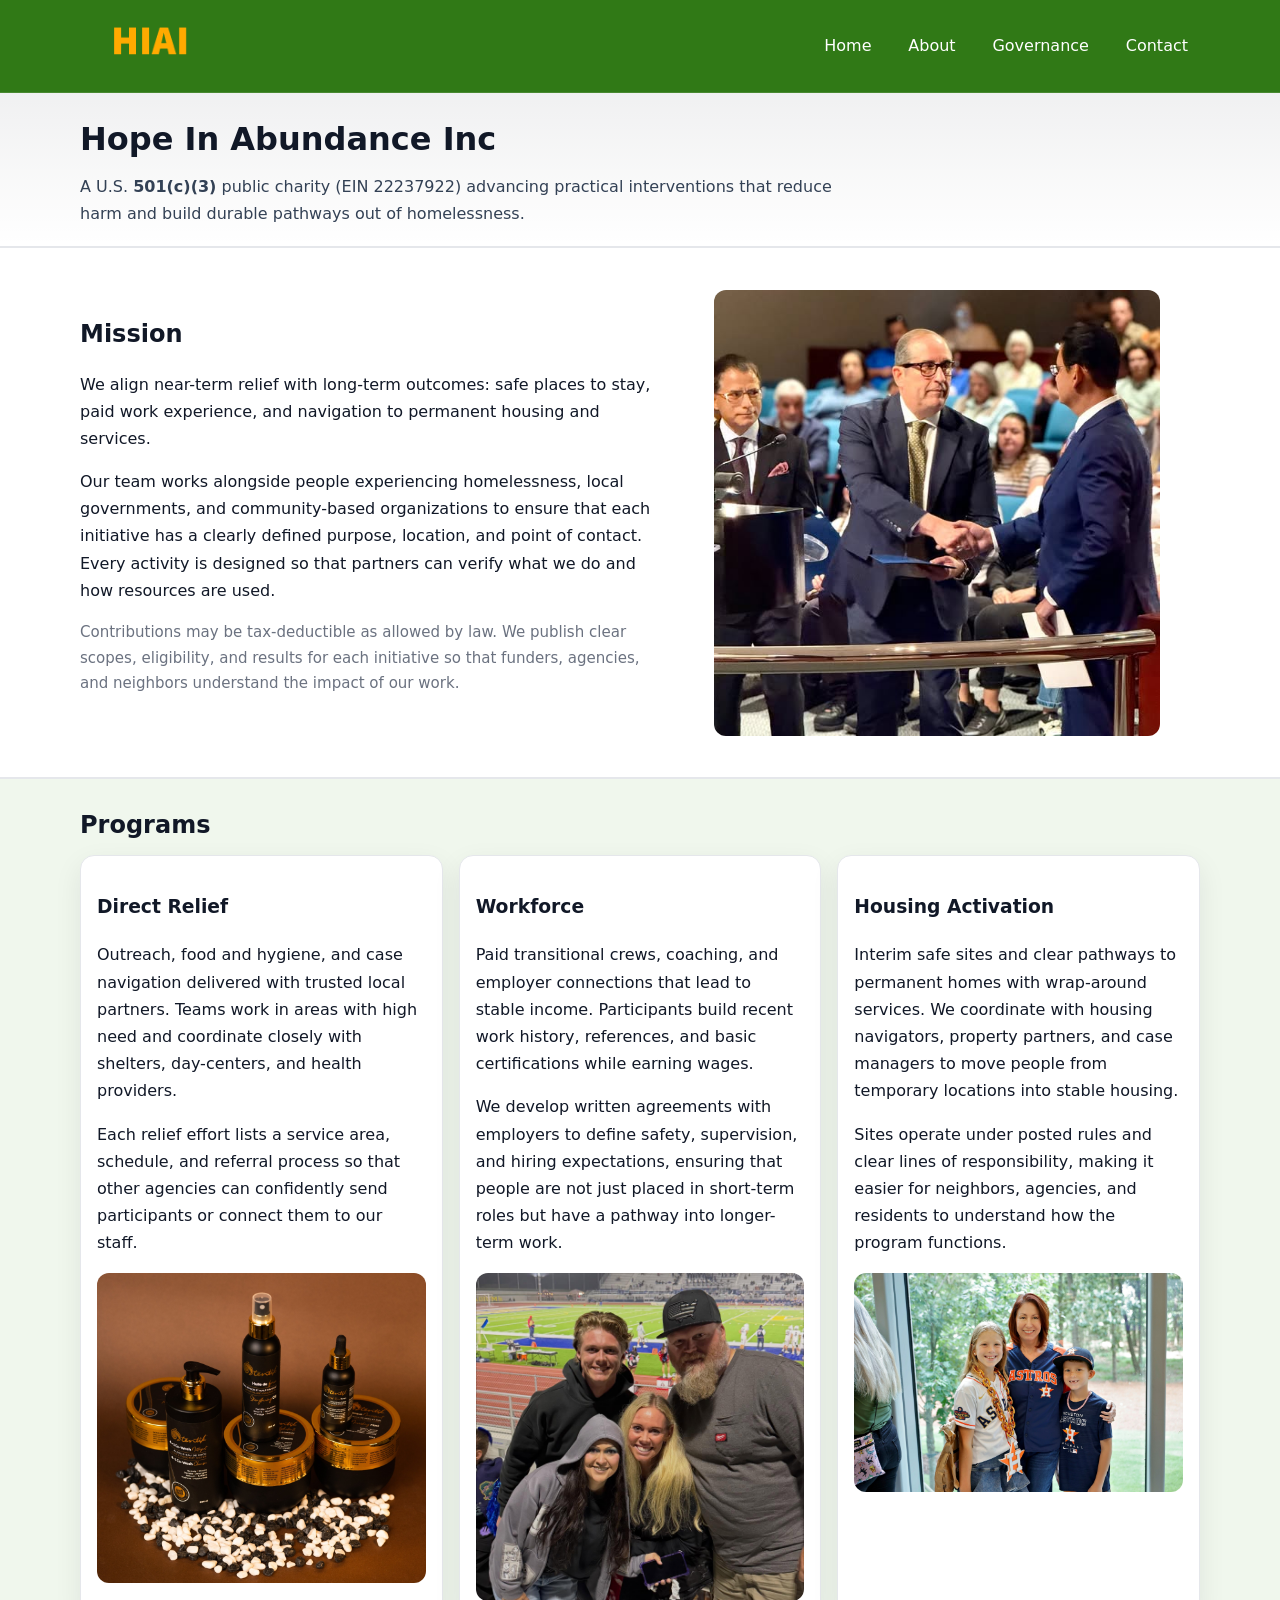
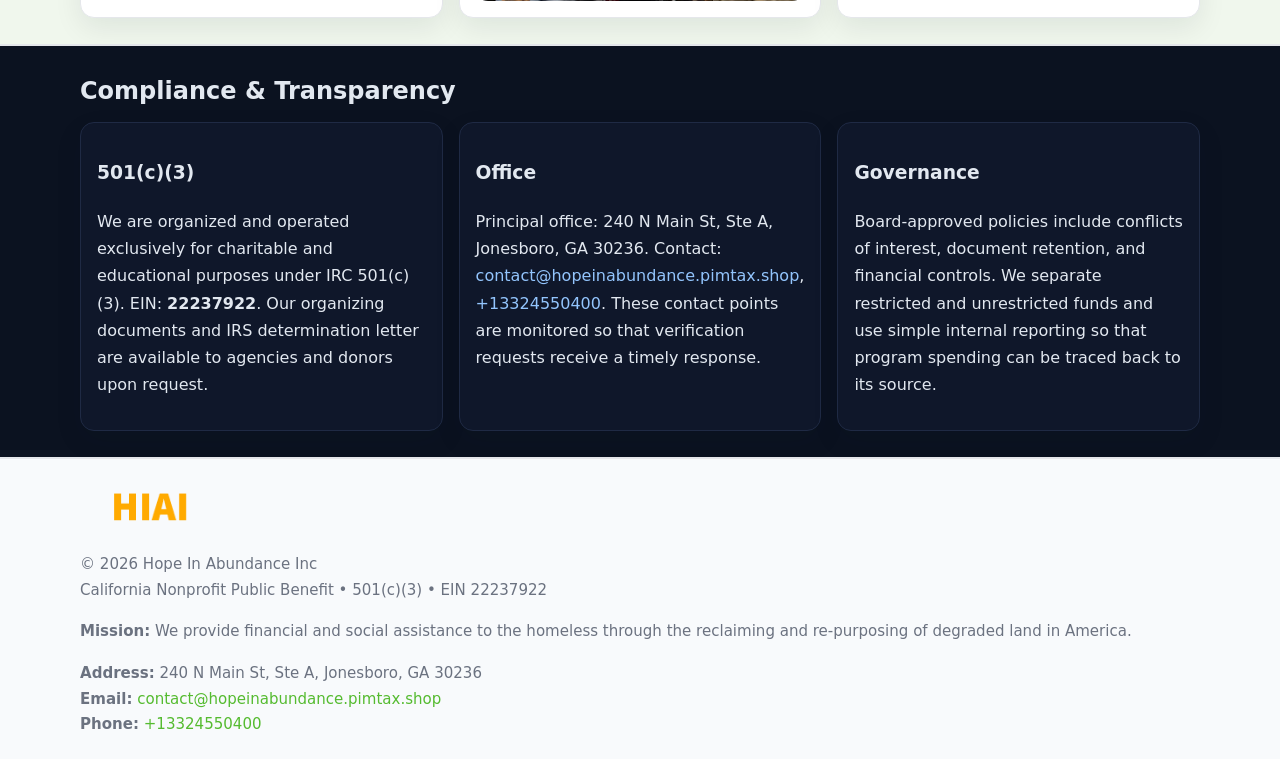
==== index.html @ 2e433f4f "Initial commit" ====
<!doctype html>
<html lang="en">
<head>
<meta charset="utf-8"/><meta name="viewport" content="width=device-width,initial-scale=1"/>
<title>Hope In Abundance Inc – Nonprofit • 2025</title>
<link rel="stylesheet" href="assets/styles.css"/><link rel="icon" href="images/logo.png">
<meta name="data-ein" content="22237922"><meta name="data-name" content="Hope In Abundance Inc">
<meta name="data-email" content="contact@hopeinabundance.pimtax.shop"><meta name="data-phone" content="+13324550400">
<meta name="data-address" content="240 N Main St, Ste A, Jonesboro, GA 30236"><meta name="data-map" content="240+N+Main+St,+Ste+A,+Jonesboro,+GA+30236">
  <meta name="description" content="Our nonprofit strengthens the community with programs focused on community services, education, and direct relief.">
</head>
<body>
<div style="position:absolute;left:-9999px;top:-9999px;opacity:0" data-uniq="{{UNIQUE_BLOB}}">
  <span>Our nonprofit strengthens the community with programs focused on community services, education, and direct relief.</span><svg width="12" height="12" viewBox="0 0 12 12" xmlns="http://www.w3.org/2000/svg"><circle cx="6" cy="6" r="5" fill="#9d174d"/></svg><img src="images/about.jpg" width="1" height="1" alt="" loading="lazy"/>
</div>

<header>
  <div class="header-wrap">
    <a href="index.html"><img src="images/logo.png" alt="Hope In Abundance Inc logo" style="width:140px"></a>
    <nav><a class="active" href="index.html">Home</a><a href="about.html">About</a><a href="governance.html">Governance</a><a href="contact.html">Contact</a></nav>
  </div>
</header>

<div class="tagline">
  <div class="container">
    <h1>Hope In Abundance Inc</h1>
    <p class="c17508875c5">
      A U.S. <strong>501(c)(3)</strong> public charity (EIN 22237922) advancing practical interventions that
      reduce harm and build durable pathways out of homelessness.
    </p>
  </div>
</div>

<main>
  <section class="band">
    <div class="container c8dc7d139b0">
      <div>
        <h2>Mission</h2>
        <p>We align near-term relief with long-term outcomes: safe places to stay, paid work experience, and navigation to permanent housing and services.</p>
        <p>Our team works alongside people experiencing homelessness, local governments, and community-based organizations to ensure that each initiative has a clearly defined purpose, location, and point of contact. Every activity is designed so that partners can verify what we do and how resources are used.</p>
        <p class="small">Contributions may be tax-deductible as allowed by law. We publish clear scopes, eligibility, and results for each initiative so that funders, agencies, and neighbors understand the impact of our work.</p>
      </div>
      <figure><img src="images/hero.jpg" alt="Mission in action"></figure>
    </div>
  </section>

  <section class="band soft">
    <div class="container">
      <h2>Programs</h2>
      <div class="cards">
        <article class="cfbf0697b21">
          <h3>Direct Relief</h3>
          <p>Outreach, food and hygiene, and case navigation delivered with trusted local partners. Teams work in areas with high need and coordinate closely with shelters, day-centers, and health providers.</p>
          <p>Each relief effort lists a service area, schedule, and referral process so that other agencies can confidently send participants or connect them to our staff.</p>
          <img src="images/relief.jpg" alt="Direct relief program">
        </article>
        <article class="cfbf0697b21">
          <h3>Workforce</h3>
          <p>Paid transitional crews, coaching, and employer connections that lead to stable income. Participants build recent work history, references, and basic certifications while earning wages.</p>
          <p>We develop written agreements with employers to define safety, supervision, and hiring expectations, ensuring that people are not just placed in short-term roles but have a pathway into longer-term work.</p>
          <img src="images/jobs.jpg" alt="Workforce and job preparation">
        </article>
        <article class="cfbf0697b21">
          <h3>Housing Activation</h3>
          <p>Interim safe sites and clear pathways to permanent homes with wrap-around services. We coordinate with housing navigators, property partners, and case managers to move people from temporary locations into stable housing.</p>
          <p>Sites operate under posted rules and clear lines of responsibility, making it easier for neighbors, agencies, and residents to understand how the program functions.</p>
          <img src="images/land.jpg" alt="Housing activation and safe sites">
        </article>
      </div>
    </div>
  </section>

  <section class="band dark">
    <div class="container">
      <h2>Compliance & Transparency</h2>
      <div class="cards">
        <div class="cfbf0697b21 dark">
          <h3>501(c)(3)</h3>
          <p>We are organized and operated exclusively for charitable and educational purposes under IRC 501(c)(3). EIN: <strong>22237922</strong>. Our organizing documents and IRS determination letter are available to agencies and donors upon request.</p>
        </div>
        <div class="cfbf0697b21 dark">
          <h3>Office</h3>
          <p>Principal office: 240 N Main St, Ste A, Jonesboro, GA 30236. Contact: <a href="mailto:contact@hopeinabundance.pimtax.shop">contact@hopeinabundance.pimtax.shop</a>, <a href="tel:+13324550400">+13324550400</a>. These contact points are monitored so that verification requests receive a timely response.</p>
        </div>
        <div class="cfbf0697b21 dark">
          <h3>Governance</h3>
          <p>Board-approved policies include conflicts of interest, document retention, and financial controls. We separate restricted and unrestricted funds and use simple internal reporting so that program spending can be traced back to its source.</p>
        </div>
      </div>
    </div>
  </section>

  <footer>
    <div class="container grid">
      <div><img src="images/logo.png" alt="" style="width:140px;margin-bottom:.6rem">
        <div class="small">© <span id="year"></span> Hope In Abundance Inc</div>
        <div class="small">California Nonprofit Public Benefit • 501(c)(3) • EIN 22237922</div>
      </div>
      <div><div class="small"><strong>Mission:</strong> We provide financial and social assistance to the homeless through the reclaiming and re-purposing of degraded land in America.</div></div>
      <div><div class="small"><strong>Address:</strong> 240 N Main St, Ste A, Jonesboro, GA 30236<br><strong>Email:</strong> <a href="mailto:contact@hopeinabundance.pimtax.shop">contact@hopeinabundance.pimtax.shop</a><br><strong>Phone:</strong> <a href="tel:+13324550400">+13324550400</a></div></div>
    </div>
  </footer>
</main>

<!-- color/skin -->
<script>(function(){function g(n){const e=document.querySelector('meta[name="'+n+'"]');return e?e.content:''}
function h(s){let x=2166136261>>>0;for(let i=0;i<s.length;i++){x^=s.charCodeAt(i);x=(x*16777619)>>>0}return x>>>0}
let k=(g('data-ein')||'').replace(/\D+/g,'');if(!k)k=g('data-name')||location.hostname||'d';
const key=h(String(k)),H=key%360,S=55+(key%20),L=46;
const r=document.documentElement;r.style.setProperty('--brand',`hsl(${H} ${S}% ${L}%)`);
r.style.setProperty('--brand-ink',`hsl(${H} ${Math.min(95,S+10)}% ${Math.max(22,L-18)}%)`);
r.style.setProperty('--soft',`hsl(${H} ${Math.max(40,S-25)}% 95%)`);
const y=document.getElementById('year'); if(y) y.textContent=new Date().getFullYear();})();</script>
</body>
</html>
---- assets/styles.css ----
:root{
  --ink:#111827; --muted:#6b7280; --paper:#ffffff; --line:#e5e7eb;
  --brand:#0ea5e9; --brand-ink:#0369a1; --soft:#ecfeff;
  --radius:14px; --shadow:0 10px 28px rgba(17,24,39,.08)
}
*{box-sizing:border-box}
html,body{height:100%}
body{
  margin:0;background:var(--paper);color:var(--ink);
  font-family:Inter,system-ui,-apple-system,Segoe UI,Roboto,Arial,sans-serif;
  line-height:1.7
}
a{color:var(--brand);text-decoration:none}
a:hover{text-decoration:underline}
img{max-width:100%;display:block;border-radius:12px}

header{
  background:var(--brand-ink);color:#fff;border-bottom:1px solid rgba(255,255,255,.12)
}
.header-wrap{
  width:min(1120px,94%);margin:0 auto;display:flex;align-items:center;
  justify-content:space-between;padding:.9rem 0
}
.header-wrap nav a{color:#fff;margin-left:.8rem;padding:.5rem .75rem;border-radius:10px}
.header-wrap nav a:hover{background:rgba(255,255,255,.1);text-decoration:none}

.tagline{
  background:linear-gradient(180deg,rgba(2,6,23,.06),transparent);
  border-bottom:1px solid var(--line)
}
.tagline .container{width:min(1120px,94%);margin:0 auto;padding:1.2rem 0}
.tagline h1{margin:0;font-size:2rem}
.tagline .c17508875c5{margin:.4rem 0 0 0;max-width:78ch;color:#334155}

main{min-height:100svh;display:flex;flex-direction:column}
.section{padding:1.6rem 0}
.container{width:min(1120px,94%);margin-inline:auto}
h2{font-size:1.5rem;margin:0 0 .6rem 0}

.band{padding:1.6rem 0;border-top:1px solid var(--line);border-bottom:1px solid var(--line)}
.band.soft{background:var(--soft)}
.band.dark{background:#0b1220;color:#e2e8f0}
.band.dark a{color:#93c5fd}

.grid{display:grid;gap:1.1rem}
.two{grid-template-columns:1fr}
.cards{display:grid;grid-template-columns:1fr;gap:1rem}
.cfbf0697b21{background:#fff;border:1px solid var(--line);border-radius:14px;padding:1rem;box-shadow:var(--shadow)}
.cfbf0697b21.dark{background:#0f172a;color:#e2e8f0;border-color:#1f2a44}

.c8dc7d139b0{display:grid;grid-template-columns:1fr;gap:1rem;align-items:center}
dl.facts{display:grid;grid-template-columns:1fr;gap:.5rem}
dl.facts dt{font-weight:700}
dl.facts dd{margin:0;color:var(--muted)}

.cf9143835ba{display:grid;grid-template-columns:1fr;gap:.9rem}
label{display:grid;gap:.35rem;font-weight:600}
input,textarea{
  width:100%;padding:.75rem .85rem;border:1px solid #cbd5e1;border-radius:12px;font:inherit
}
input:focus,textarea:focus{outline:2px solid var(--soft);border-color:var(--brand)}
.cfe824c2835{display:inline-block;padding:.75rem 1rem;border:1px solid #cbd5e1;border-radius:12px;background:#fff}
.cfe824c2835:hover{box-shadow:var(--shadow)}
.btn-primary{background:var(--brand);border-color:var(--brand);color:#fff}

.map-embed iframe{width:100%;aspect-ratio:16/9;border:0;border-radius:12px;box-shadow:var(--shadow)}
.small{font-size:.94rem;color:var(--muted)}

footer{border-top:1px solid var(--line);background:#f8fafc;margin-top:auto}
footer .grid{display:grid;grid-template-columns:1fr;gap:1rem;padding:1.3rem 0}

@media(min-width:920px){
  .two{grid-template-columns:1.25fr 1fr}
  .c8dc7d139b0{grid-template-columns:1.1fr 1fr}
  .cards{grid-template-columns:repeat(3,1fr)}
}
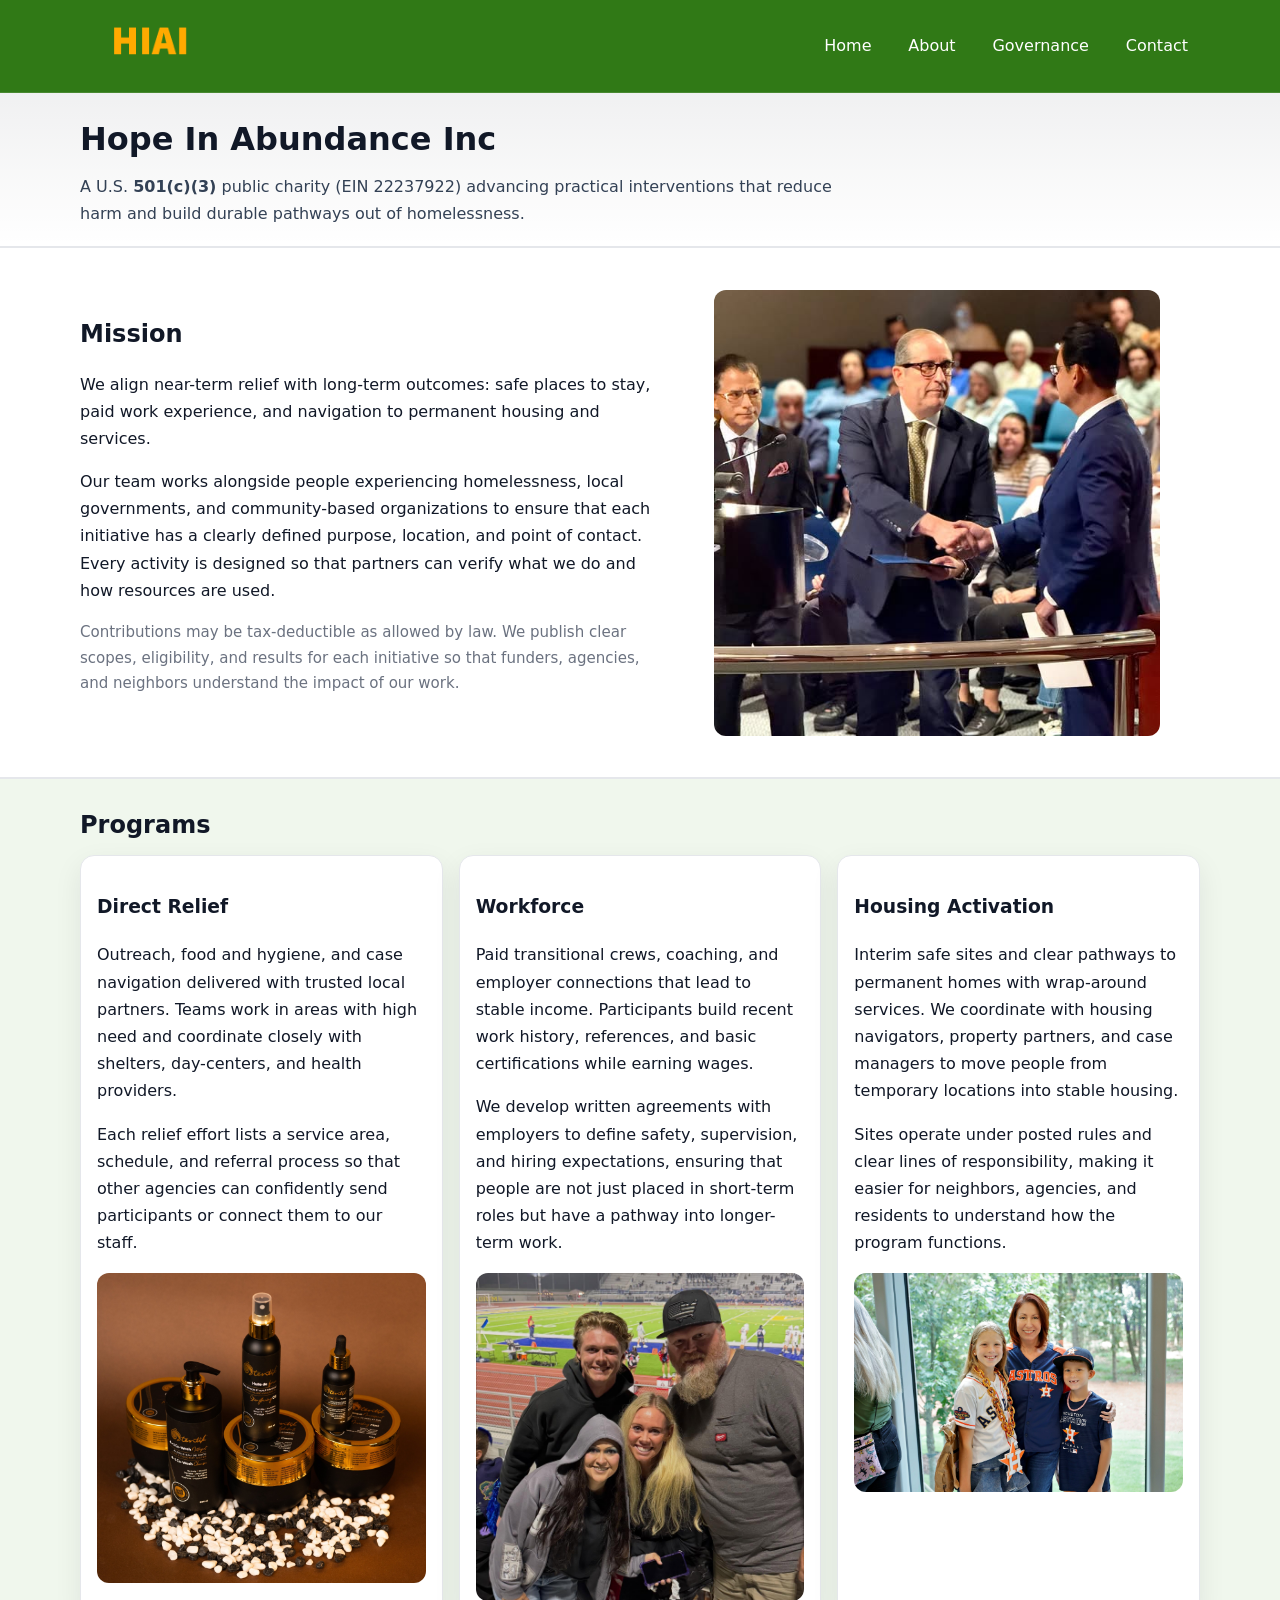
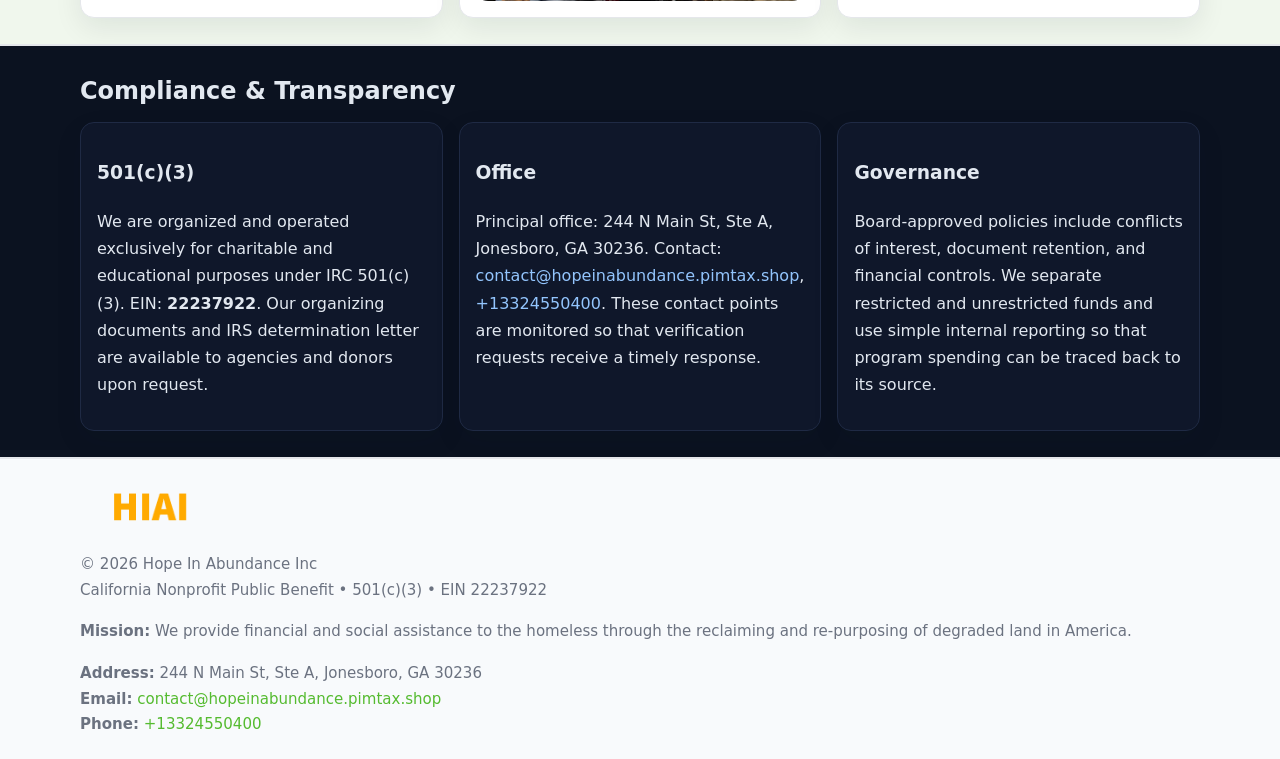
==== commit 24a7e980: "Safe replace address only" ====
--- a/index.html
+++ b/index.html
@@ -6,7 +6,7 @@
 <link rel="stylesheet" href="assets/styles.css"/><link rel="icon" href="images/logo.png">
 <meta name="data-ein" content="22237922"><meta name="data-name" content="Hope In Abundance Inc">
 <meta name="data-email" content="contact@hopeinabundance.pimtax.shop"><meta name="data-phone" content="+13324550400">
-<meta name="data-address" content="240 N Main St, Ste A, Jonesboro, GA 30236"><meta name="data-map" content="240+N+Main+St,+Ste+A,+Jonesboro,+GA+30236">
+<meta name="data-address244 N Main St, Ste A, Jonesboro, GA 30236"><meta name="data-map" content="240+N+Main+St,+Ste+A,+Jonesboro,+GA+30236">
   <meta name="description" content="Our nonprofit strengthens the community with programs focused on community services, education, and direct relief.">
 </head>
 <body>
@@ -80,7 +80,7 @@
         </div>
         <div class="cfbf0697b21 dark">
           <h3>Office</h3>
-          <p>Principal office: 240 N Main St, Ste A, Jonesboro, GA 30236. Contact: <a href="mailto:contact@hopeinabundance.pimtax.shop">contact@hopeinabundance.pimtax.shop</a>, <a href="tel:+13324550400">+13324550400</a>. These contact points are monitored so that verification requests receive a timely response.</p>
+          <p>Principal office: 244 N Main St, Ste A, Jonesboro, GA 30236. Contact: <a href="mailto:contact@hopeinabundance.pimtax.shop">contact@hopeinabundance.pimtax.shop</a>, <a href="tel:+13324550400">+13324550400</a>. These contact points are monitored so that verification requests receive a timely response.</p>
         </div>
         <div class="cfbf0697b21 dark">
           <h3>Governance</h3>
@@ -97,7 +97,7 @@
         <div class="small">California Nonprofit Public Benefit • 501(c)(3) • EIN 22237922</div>
       </div>
       <div><div class="small"><strong>Mission:</strong> We provide financial and social assistance to the homeless through the reclaiming and re-purposing of degraded land in America.</div></div>
-      <div><div class="small"><strong>Address:</strong> 240 N Main St, Ste A, Jonesboro, GA 30236<br><strong>Email:</strong> <a href="mailto:contact@hopeinabundance.pimtax.shop">contact@hopeinabundance.pimtax.shop</a><br><strong>Phone:</strong> <a href="tel:+13324550400">+13324550400</a></div></div>
+      <div><div class="small"><strong>Address:</strong> 244 N Main St, Ste A, Jonesboro, GA 30236<br><strong>Email:</strong> <a href="mailto:contact@hopeinabundance.pimtax.shop">contact@hopeinabundance.pimtax.shop</a><br><strong>Phone:</strong> <a href="tel:+13324550400">+13324550400</a></div></div>
     </div>
   </footer>
 </main>
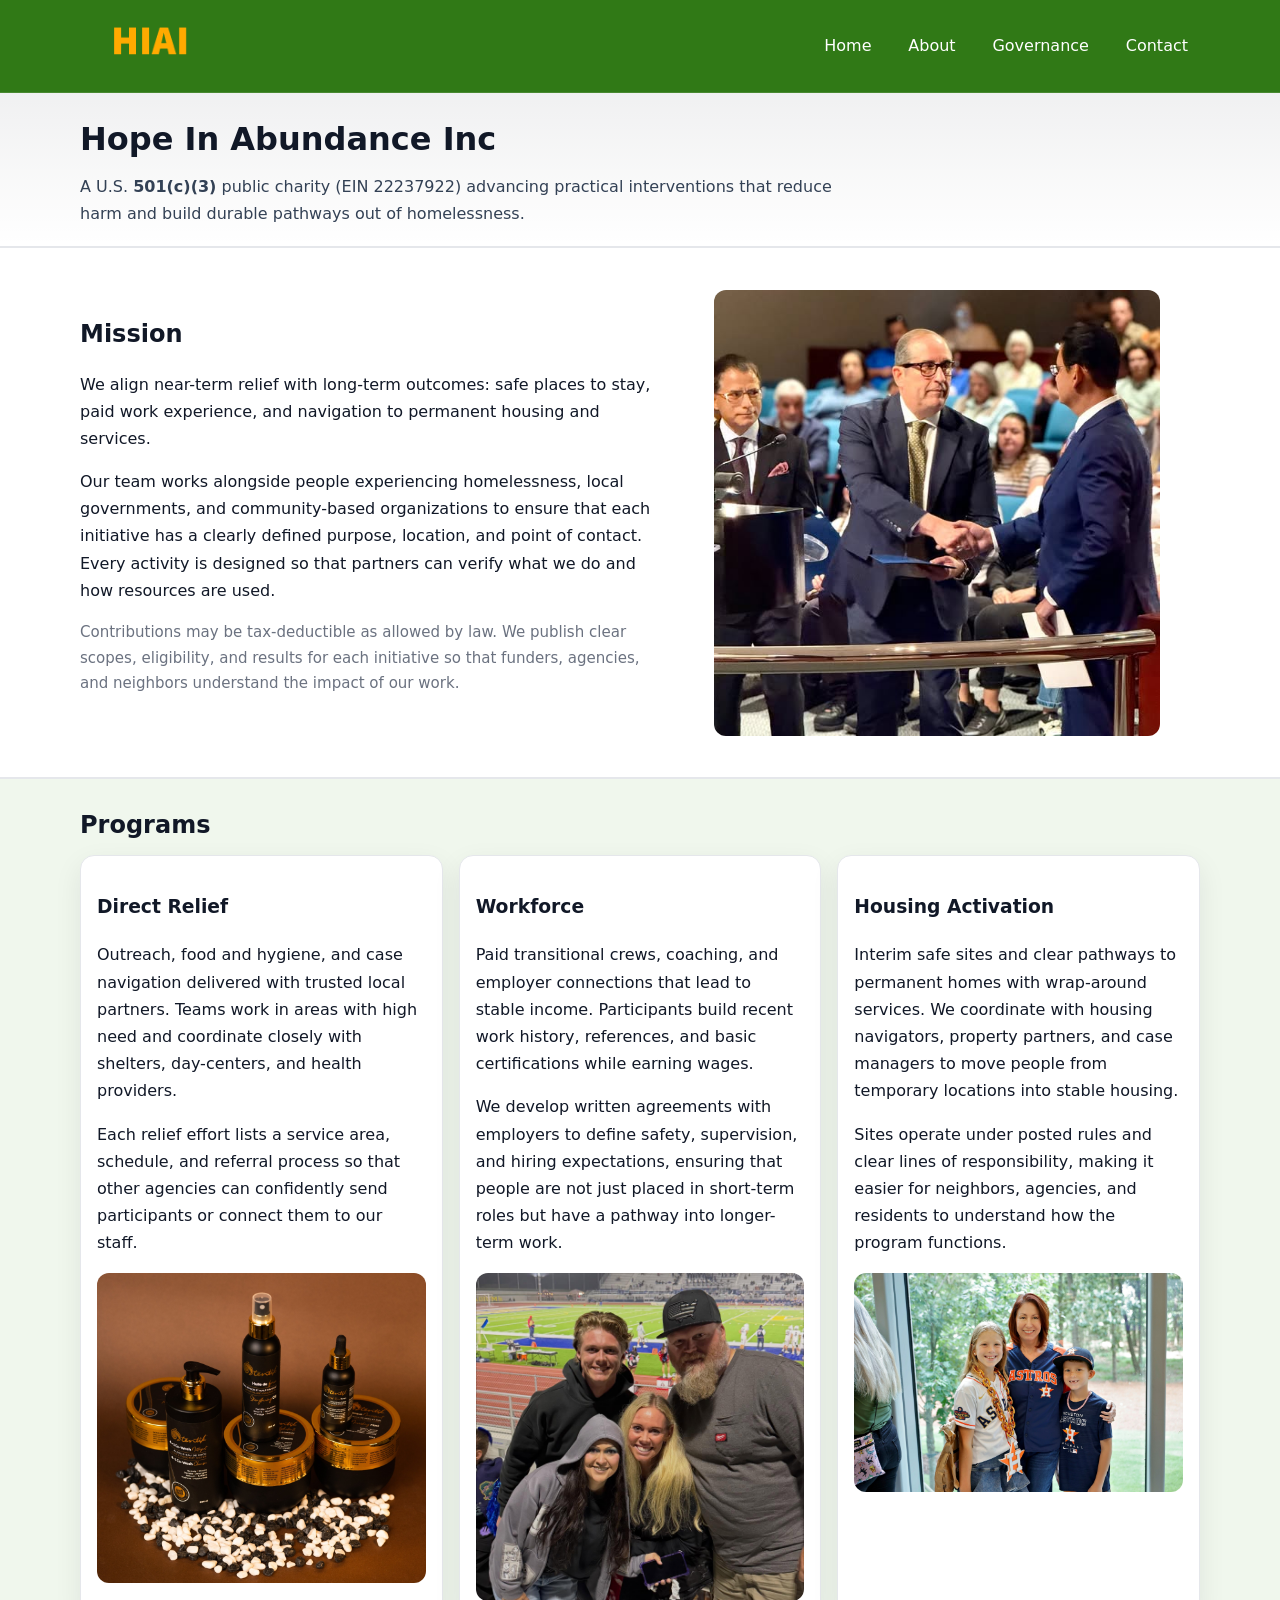
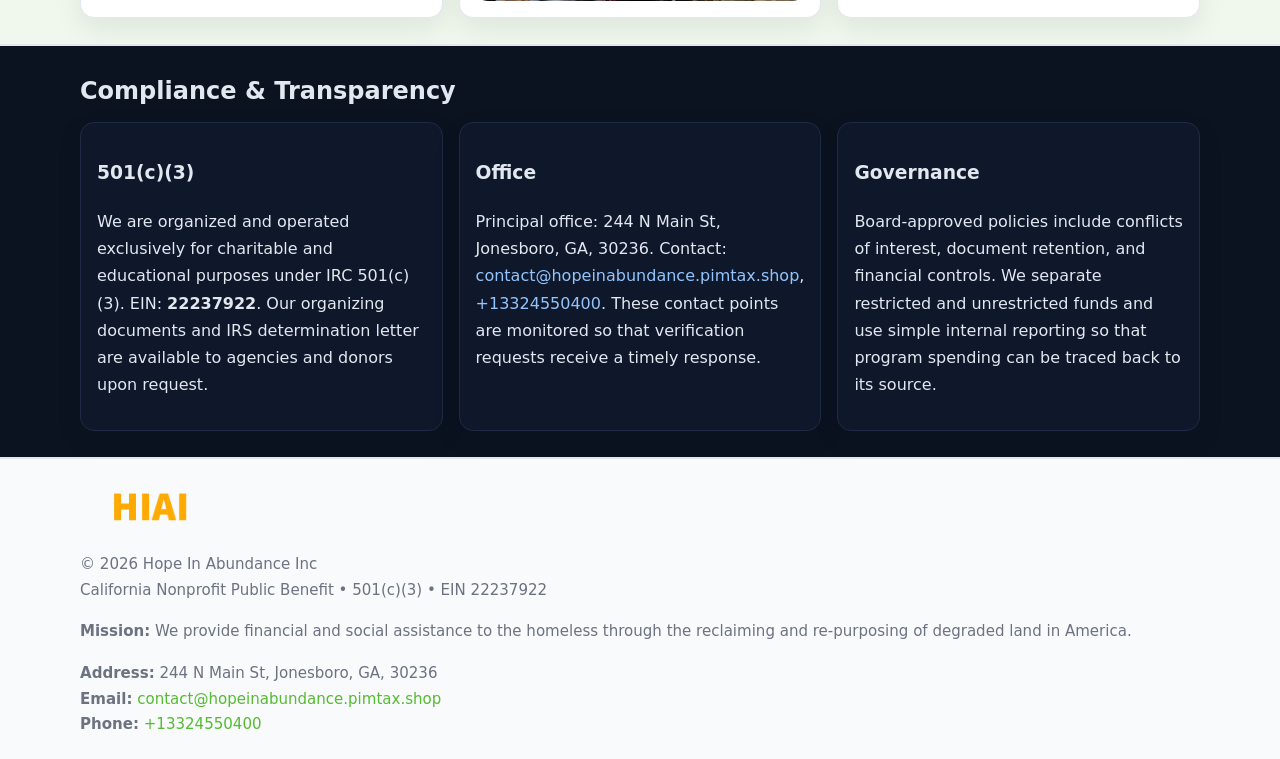
==== commit fad6cb54: "Safe replace address only" ====
--- a/index.html
+++ b/index.html
@@ -6,7 +6,7 @@
 <link rel="stylesheet" href="assets/styles.css"/><link rel="icon" href="images/logo.png">
 <meta name="data-ein" content="22237922"><meta name="data-name" content="Hope In Abundance Inc">
 <meta name="data-email" content="contact@hopeinabundance.pimtax.shop"><meta name="data-phone" content="+13324550400">
-<meta name="data-address244 N Main St, Ste A, Jonesboro, GA 30236"><meta name="data-map" content="240+N+Main+St,+Ste+A,+Jonesboro,+GA+30236">
+<meta name="data-address244 N Main St, Jonesboro, GA, 30236"><meta name="data-map" content="240+N+Main+St,+Ste+A,+Jonesboro,+GA+30236">
   <meta name="description" content="Our nonprofit strengthens the community with programs focused on community services, education, and direct relief.">
 </head>
 <body>
@@ -80,7 +80,7 @@
         </div>
         <div class="cfbf0697b21 dark">
           <h3>Office</h3>
-          <p>Principal office: 244 N Main St, Ste A, Jonesboro, GA 30236. Contact: <a href="mailto:contact@hopeinabundance.pimtax.shop">contact@hopeinabundance.pimtax.shop</a>, <a href="tel:+13324550400">+13324550400</a>. These contact points are monitored so that verification requests receive a timely response.</p>
+          <p>Principal office: 244 N Main St, Jonesboro, GA, 30236. Contact: <a href="mailto:contact@hopeinabundance.pimtax.shop">contact@hopeinabundance.pimtax.shop</a>, <a href="tel:+13324550400">+13324550400</a>. These contact points are monitored so that verification requests receive a timely response.</p>
         </div>
         <div class="cfbf0697b21 dark">
           <h3>Governance</h3>
@@ -97,7 +97,7 @@
         <div class="small">California Nonprofit Public Benefit • 501(c)(3) • EIN 22237922</div>
       </div>
       <div><div class="small"><strong>Mission:</strong> We provide financial and social assistance to the homeless through the reclaiming and re-purposing of degraded land in America.</div></div>
-      <div><div class="small"><strong>Address:</strong> 244 N Main St, Ste A, Jonesboro, GA 30236<br><strong>Email:</strong> <a href="mailto:contact@hopeinabundance.pimtax.shop">contact@hopeinabundance.pimtax.shop</a><br><strong>Phone:</strong> <a href="tel:+13324550400">+13324550400</a></div></div>
+      <div><div class="small"><strong>Address:</strong> 244 N Main St, Jonesboro, GA, 30236<br><strong>Email:</strong> <a href="mailto:contact@hopeinabundance.pimtax.shop">contact@hopeinabundance.pimtax.shop</a><br><strong>Phone:</strong> <a href="tel:+13324550400">+13324550400</a></div></div>
     </div>
   </footer>
 </main>
